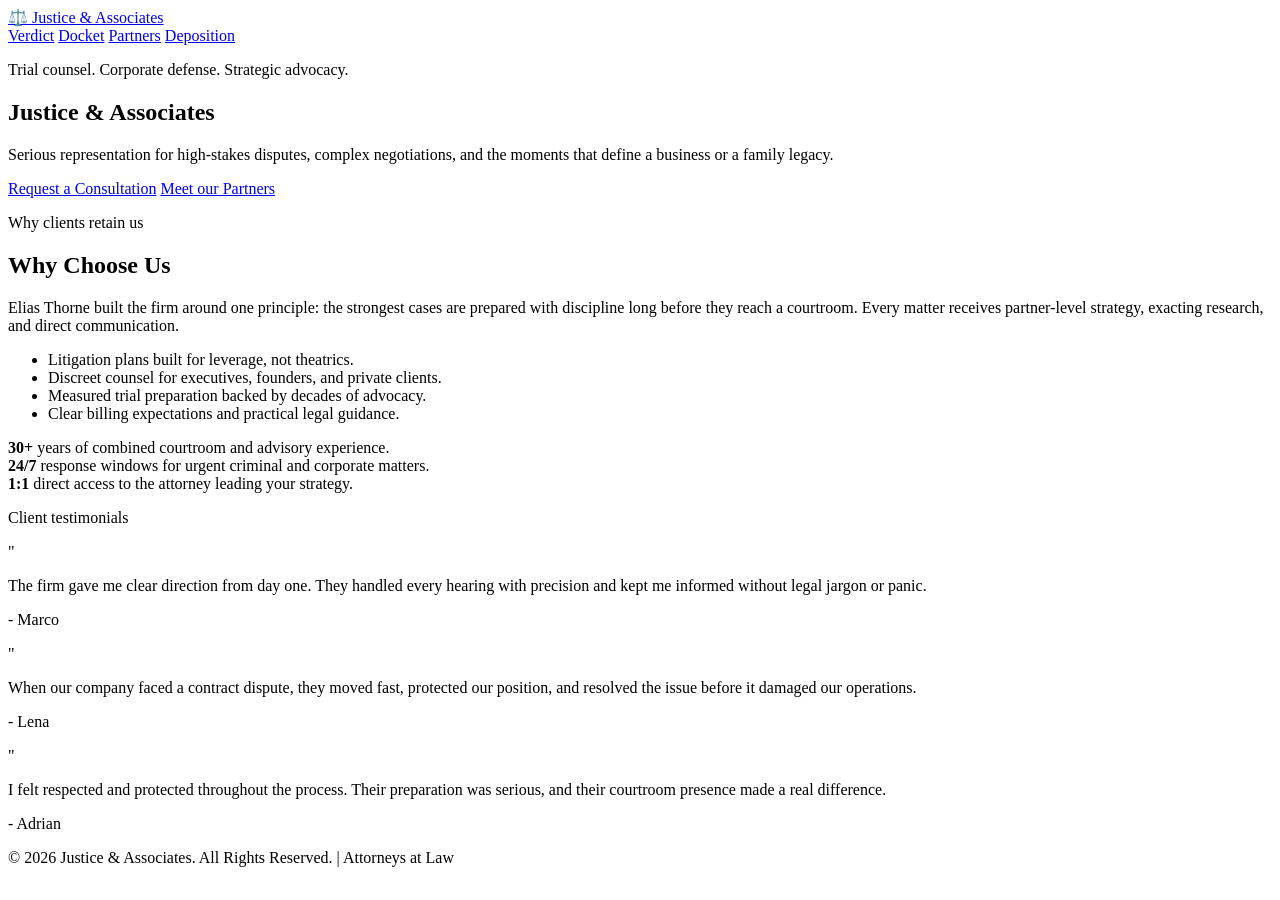
==== index.html @ 6e513684 "Add files via upload" ====
<!DOCTYPE html>
<html>
    <head>
        <meta charset='UTF-8'>
        <title>Justice & Associates</title>
        <meta name="viewport" content="width=device-width, initial-scale=1.0">
        <link rel="stylesheet" href="./css/style.css">
    </head>
    <body>
        <header class="site-header">
            <div class="nav-shell">
                <a class="brand" href="index.html">⚖️ Justice &amp; Associates</a>
                <nav class="site-nav" aria-label="Primary">
                    <a href="index.html" class="active">Verdict</a>
                    <a href="docket.html">Docket</a>
                    <a href="partners.html">Partners</a>
                    <a href="deposition.html">Deposition</a>
                </nav>
            </div>
        </header>
        <main>
            <section class="hero">
                <div class="hero-content">
                    <p class="eyebrow">Trial counsel. Corporate defense. Strategic advocacy.</p>
                      <h1 class="title">Justice &amp; Associates</h1>
                    <p class="desription">Serious representation for high-stakes disputes, complex negotiations, and the moments that define a business or a family legacy.</p>
                    <div class="hero-actions">
                        <a href="deposition.html" class="custom-button">Request a Consultation</a>
                        <a href="partners.html" class="custom-button">Meet our Partners</a>
                    </div>
                </div>
            </section>
            <div class="content-shell">
                <section class="intro-grid">
                    <section class="panel" aria-labelledby="why-choose-us">
                        <p class="eyebrow">Why clients retain us</p>
                        <h2>Why Choose Us</h2>
                        <p>Elias Thorne built the firm around one principle: the strongest cases are prepared with discipline long before they reach a courtroom. Every matter receives partner-level strategy, exacting research, and direct communication.</p>
                    
                    <ul class="why-list">
                        <li>Litigation plans built for leverage, not theatrics.</li>
                        <li>Discreet counsel for executives, founders, and private clients.</li>
                        <li>Measured trial preparation backed by decades of advocacy.</li>
                        <li>Clear billing expectations and practical legal guidance.</li>
                    </ul>
                    </section>
                    <aside class="stats" aria-label="Firm highlights">
                     <div class="stat-card">
                       <strong>30+</strong>
                       <span>years of combined courtroom and advisory experience.</span>
                     </div>
                     <div class="stat-card">
                       <strong>24/7</strong>
                       <span>response windows for urgent criminal and corporate matters.</span>
                     </div>
                     <div class="stat-card">
                       <strong>1:1</strong>
                       <span>direct access to the attorney leading your strategy.</span>
                     </div>
                    </aside>
                </section>
                <section class="testimonials" aria-labelledby="testimonials-title">
                    <p class="eyebrow">Client testimonials</p>
                    <div class="testimonials-grid">
                        <article class="testimonial-card">
                            <span class="review-quote" aria-hidden="true">"</span>
                            <p>The firm gave me clear direction from day one. They handled every hearing with precision and kept me informed without legal jargon or panic.</p>
                            <p class="review-name">- Marco</p>
                        </article>
                        <article class="testimonial-card">
                            <span class="review-quote" aria-hidden="true">"</span>
                            <p>When our company faced a contract dispute, they moved fast, protected our position, and resolved the issue before it damaged our operations.</p>
                            <p class="review-name">- Lena</p>
                        </article>
                        <article class="testimonial-card">
                            <span class="review-quote" aria-hidden="true">"</span>
                            <p>I felt respected and protected throughout the process. Their preparation was serious, and their courtroom presence made a real difference.</p>
                            <p class="review-name">- Adrian</p>
                        </article>
                    </div>
                </section>
            </div>
        </main>
        <footer>
            <p>&copy; 2026 Justice & Associates. All Rights Reserved. | Attorneys at Law</p>
        </footer>
    </body>
</html>
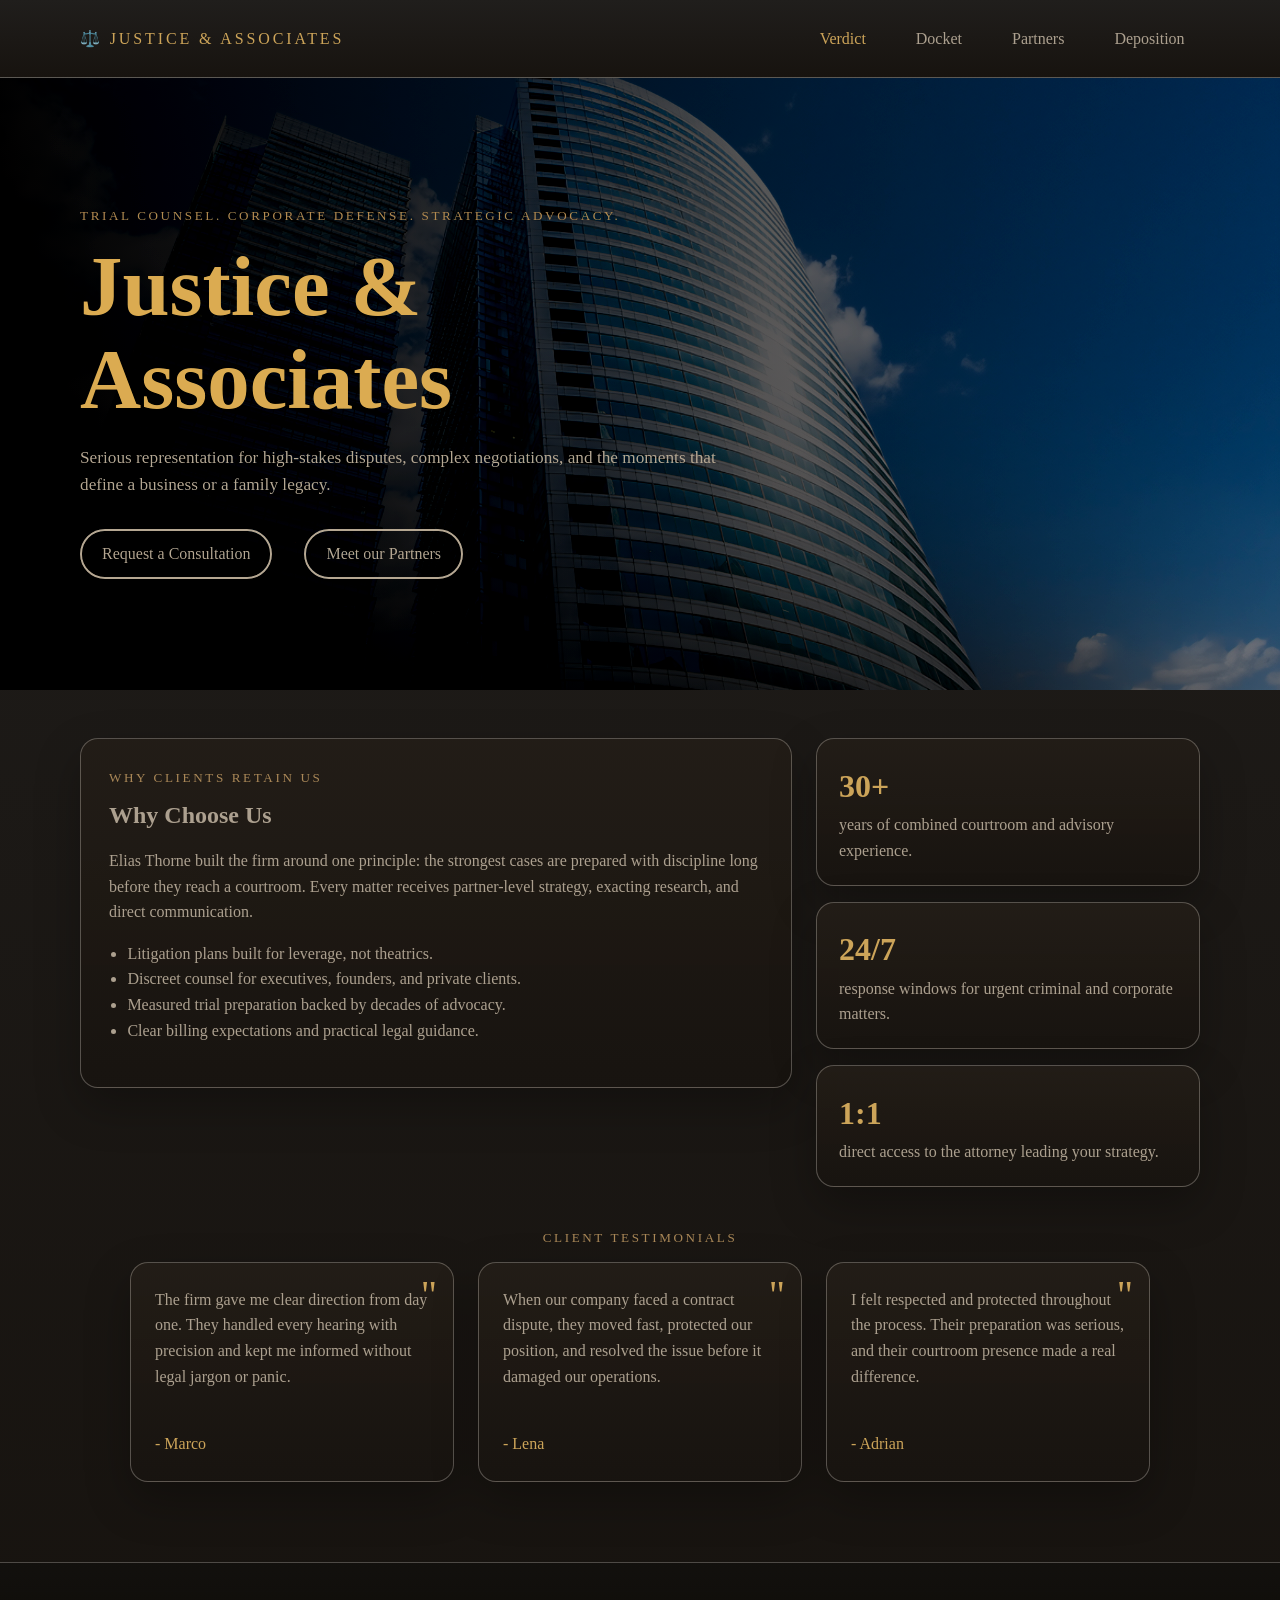
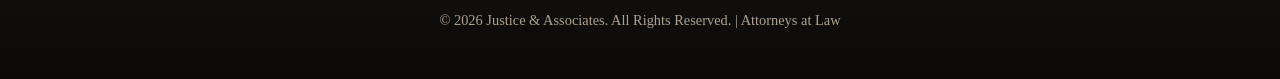
==== commit 192d0756: "Add files via upload" ====
--- a/index.html
+++ b/index.html
@@ -12,9 +12,9 @@
                 <a class="brand" href="index.html">⚖️ Justice &amp; Associates</a>
                 <nav class="site-nav" aria-label="Primary">
                     <a href="index.html" class="active">Verdict</a>
-                    <a href="docket.html">Docket</a>
-                    <a href="partners.html">Partners</a>
-                    <a href="deposition.html">Deposition</a>
+                    <a href="./pages/docket.html">Docket</a>
+                    <a href="./pages/partners.html">Partners</a>
+                    <a href="./pages/deposition.html">Deposition</a>
                 </nav>
             </div>
         </header>
--- a/css/style.css
+++ b/css/style.css
@@ -0,0 +1,549 @@
+:root {
+  --bg: #12100d;
+  --panel: #1b1713;
+  --panel-alt: #231d17;
+  --text: #f3ede2;
+  --muted: #aca08f;
+  --accent: #cca459;
+  --accent-dark: #8c6a37;
+  --line: rgba(243, 237, 226, 0.283);
+  --shadow: 0 18px 45px rgba(0, 0, 0, 0.28);
+  --radius: 18px;
+  --content-width: 1120px;
+}
+
+@keyframes fadeIn {
+  from {
+    opacity: 0;
+  }
+  to {
+    opacity: 1;
+  }
+}
+
+@keyframes slideUp {
+  from {
+    opacity: 0;
+    transform: translateY(30px);
+  }
+  to {
+    opacity: 1;
+    transform: translateY(0);
+  }
+}
+
+@keyframes slideDown {
+  from {
+    opacity: 0;
+    transform: translateY(-20px);
+  }
+  to {
+    opacity: 1;
+    transform: translateY(0);
+  }
+}
+
+@keyframes scaleIn {
+  from {
+    opacity: 0;
+    transform: scale(0.95);
+  }
+  to {
+    opacity: 1;
+    transform: scale(1);
+  }
+}
+
+* {
+  box-sizing: border-box;
+}
+html{           
+    scroll-behavior: smooth;
+    -ms-overflow-style: none;  
+    scrollbar-width: none;  
+}
+body{
+    margin: 0;
+    font-family: Georgia, 'Times New Roman', Times, serif;
+    background: linear-gradient(180deg, #201e1c 0%, #17130f 100%);
+    color: var(--text);
+    line-height: 1.6;
+}
+.site-header{
+    position: sticky;
+    top: 0;
+    z-index: 10;
+    background: linear-gradient(180deg, #201e1c 0%, #17130f 100%);
+    backdrop-filter: blur(10px);
+    border-bottom: 1px solid var(--line);
+}
+.content-shell,
+.nav-shell{
+    width: min(var(--content-width), calc(100% - 1rem));
+    margin: 0 auto;
+}
+.nav-shell {
+    display: flex;
+    align-items: center;
+    justify-content: space-between;
+    gap: 1rem;
+    padding: 1rem 0;
+}
+a {
+    color: inherit;
+    text-decoration: none;
+}
+.brand{
+    font-size: 1rem;
+    letter-spacing: 0.18em;
+    text-transform: uppercase;
+    color: var(--accent)
+}
+.site-nav{
+    display: flex;
+    flex-wrap: wrap;
+    gap: 1.2rem;
+}
+
+.site-nav a{
+    padding: 0.55rem 0.9rem;
+    border: 1px solid transparent;
+    color: var(--muted);
+}
+.site-nav a:hover, .site-nav a.active{
+    color: var(--accent);
+}
+
+main{
+    padding: 0 0 4rem;
+}
+
+.hero {
+    position: relative;
+    min-height: 68vh;
+    display: grid;
+    align-items: center;
+    background-image:
+    linear-gradient(90deg, rgba(8, 7, 6, 0.92) 0%, rgba(8, 7, 6, 0.72) 46%, rgba(8, 7, 6, 0.42) 100%),
+    url("../images/background.png");
+    background-size: cover;
+    filter: contrast(120%);
+    background-position: center;
+}
+.hero-content {
+    width: min(var(--content-width), calc(100% - 2rem));
+    margin: 0 auto;
+    padding: 7rem 0 6rem;
+    animation: fadeIn 0.8s ease-out;
+}
+.eyebrow{
+    margin: 0 0 0.85rem;
+    color: #aa8858;
+    text-transform: uppercase;
+    letter-spacing: 0.2em;
+    font-size: 0.82rem;
+}
+h1, h2, h3 {
+    line-height: 1.1;
+    margin-top: 0;
+}
+h1{
+    font-size: clamp(2.8rem, 7vw, 5.3rem);
+    max-width: 12ch;
+    margin-bottom: 1rem;
+    color: var(--accent);
+}
+h2{
+    color: var(--muted);
+}
+p{
+    color: var(--muted);
+}
+
+.desription{
+    color: var(--muted);
+    max-width: 42rem;
+    font-size: 1.08rem;
+    margin-bottom: 1.9rem;
+}
+.hero-actions{
+    display: flex;
+    flex-wrap: wrap;
+    gap: 2rem;
+}
+
+
+.custom-button {
+  padding: 10px 20px;
+  border: 2px solid var(--muted);
+  background: transparent;
+  font-size: 1rem;
+  border-radius: 30px;
+  transition: all 0.4s ease;
+  outline: none;
+  position: relative;
+  overflow: hidden;
+  animation: slideUp 0.7s ease-out 0.2s both;
+}
+
+.custom-button::after {
+  content: "";
+  position: absolute;
+  top: 0;
+  left: 0;
+  width: 100%;
+  height: 100%;
+  background: radial-gradient(
+    circle,
+    rgba(158, 131, 82, 0.25) 0%,
+    rgba(255, 255, 255, 0) 70%
+  );
+  transform: scale(0);
+  transition: transform 0.5s ease;
+}
+
+.custom-button:hover::after {
+  transform: scale(4);
+}
+
+.custom-button:hover {
+  border-color: #666666;
+  background: #292929;
+}
+.content-shell {
+  padding-top: 3rem;
+}
+
+.intro-grid,
+.contact-layout {
+  display: grid;
+  gap: 1.5rem;
+}
+
+.intro-grid {
+  grid-template-columns: 1.3fr 0.7fr;
+  align-items: start;
+}
+.testimonials {
+  padding-top: 2.5rem;
+  text-align: center;
+}
+
+.testimonials h2 {
+  margin-bottom: 1.5rem;
+}
+
+.testimonials-grid {
+  width: min(1020px, 100%);
+  margin: 0 auto;
+  display: grid;
+  grid-template-columns: repeat(3, minmax(0, 1fr));
+  gap: 1.5rem;
+}
+
+.testimonial-card {
+  position: relative;
+  min-height: 220px;
+  padding: 1.5rem;
+  display: flex;
+  flex-direction: column;
+  text-align: left;
+  background: linear-gradient(180deg, rgba(35, 29, 23, 0.94), rgba(24, 20, 16, 0.98));
+  border: 1px solid var(--line);
+  border-radius: var(--radius);
+  box-shadow: var(--shadow);
+  transition: transform 0.3s ease, box-shadow 0.3s ease;
+}
+
+.testimonial-card:hover {
+  transform: translateY(-5px);
+  box-shadow: 0 24px 50px rgba(0, 0, 0, 0.4);
+}
+
+.review-quote {
+  position: absolute;
+  top: 0.75rem;
+  right: 1rem;
+  font-size: 2.5rem;
+  line-height: 1;
+  color: var(--accent);
+}
+
+.testimonial-card p {
+  margin: 0;
+}
+
+.review-name {
+  margin-top: auto !important;
+  padding-top: 1.25rem;
+  color: var(--accent);
+}
+
+.panel,
+.stat-card,
+.lawyer-card,
+.table-wrap,
+.form-panel,
+.map-panel {
+  background: linear-gradient(180deg, rgba(35, 29, 23, 0.94), rgba(24, 20, 16, 0.98));
+  border: 1px solid var(--line);
+  border-radius: var(--radius);
+  box-shadow: var(--shadow);
+  animation: slideUp 0.6s ease-out;
+}
+
+.panel,
+.table-wrap,
+.form-panel,
+.map-panel {
+  padding: 1.75rem;
+}
+
+.why-list,
+.credentials-list,
+.detail-list {
+  padding-left: 1.15rem;
+  color: var(--muted);
+}
+
+.credentials-list {
+  margin: 0;
+  min-height: 8.5rem;
+}
+
+.stats {
+  display: grid;
+  gap: 1rem;
+  color: var(--muted);
+}
+
+aside {
+  color: var(--muted);
+}
+
+.stat-card {
+  padding: 1.35rem;
+}
+
+.stat-card strong {
+  display: block;
+  font-size: 2rem;
+  color: var(--accent);
+}
+
+.stat-card span {
+  color: var(--muted);
+}
+.page-hero {
+  padding: 5rem 0 1rem;
+  animation: fadeIn 0.7s ease-out;
+}
+
+.page-title {
+  font-size: clamp(2.4rem, 6vw, 4rem);
+  margin-bottom: 0.75rem;
+}
+
+.page-lead {
+  max-width: 45rem;
+  color: var(--muted);
+}
+table {
+  width: 100%;
+  border-collapse: collapse;
+}
+td{
+    color: var(--muted);
+}
+th,
+td {
+  text-align: left;
+  padding: 1rem;
+  border-bottom: 1px solid var(--line);
+  animation: fadeIn 0.6s ease-out;
+}
+
+th {
+  color: var(--accent);
+  font-size: 0.92rem;
+  letter-spacing: 0.08em;
+  text-transform: uppercase;
+}
+
+tbody tr:hover {
+  background: rgba(198, 166, 107, 0.08);
+}
+
+.table-note {
+  margin-top: 1rem;
+  color: var(--muted);
+}
+footer {
+    background: linear-gradient(180deg, rgba(18, 16, 13, 0.96), rgba(12, 10, 8, 1));
+    border-top: 1px solid var(--line);
+    padding: 2rem;
+    text-align: center;
+    margin-top: 1rem;
+}
+
+footer p {
+    color: var(--muted);
+    font-size: 0.9rem;
+}
+.card-grid {
+  display: flex;
+  flex-wrap: wrap;
+  gap: 1.5rem;
+}
+
+.lawyer-card {
+  flex: 1 1 280px;
+  overflow: hidden;
+  display: flex;
+  flex-direction: column;
+  transition: transform 0.3s ease, box-shadow 0.3s ease;
+}
+
+.lawyer-card:hover {
+  transform: translateY(-5px);
+  box-shadow: 0 24px 50px rgba(0, 0, 0, 0.4);
+}
+
+.lawyer-card figure {
+  margin: 0;
+  aspect-ratio: 4 / 4.2;
+  background: linear-gradient(180deg, #4a3926, #1b1713);
+}
+
+.lawyer-card img {
+  width: 100%;
+  height: 100%;
+  object-fit: cover;
+}
+
+.lawyer-body {
+  padding: 1.5rem;
+  display: flex;
+  flex-direction: column;
+  flex: 1;
+}
+
+.lawyer-role {
+  margin: 0 0 0.9rem;
+  color: var(--accent);
+  text-transform: uppercase;
+  letter-spacing: 0.12em;
+  font-size: 0.82rem;
+}
+
+.lawyer-cred {
+  margin: auto 0 0.55rem;
+  color: var(--accent);
+  text-transform: uppercase;
+  letter-spacing: 0.1em;
+  font-size: 0.76rem;
+  font-weight: 600;
+}
+.contact-layout {
+  grid-template-columns: 1fr 0.95fr;
+  align-items: start;
+}
+
+form {
+  display: grid;
+  gap: 1rem;
+}
+
+fieldset {
+  margin: 0;
+  padding: 1.2rem;
+  border: 1px solid var(--line);
+  border-radius: 14px;
+}
+
+legend {
+  padding: 0 0.5rem;
+  color: var(--accent);
+  font-weight: 700;
+}
+
+.field-grid {
+  display: grid;
+  gap: 1rem;
+  grid-template-columns: repeat(2, minmax(0, 1fr));
+}
+
+label {
+  display: grid;
+  gap: 0.4rem;
+  color: var(--muted);
+  font-size: 0.95rem;
+}
+
+input,
+select,
+textarea {
+  width: 100%;
+  padding: 0.85rem 0.95rem;
+  border-radius: 12px;
+  border: 1px solid rgba(243, 237, 226, 0.16);
+  background: rgba(7, 6, 5, 0.65);
+  color: var(--text);
+  font: inherit;
+  transition: border-color 0.3s ease, outline 0.3s ease;
+}
+
+textarea {
+  min-height: 160px;
+  resize: vertical;
+}
+
+input:focus,
+select:focus,
+textarea:focus {
+  outline: 2px solid rgba(198, 166, 107, 0.55);
+  border-color: transparent;
+}
+
+iframe {
+  width: 100%;
+  min-height: 100%;
+  height: 100%;
+  border: 0;
+  border-radius: 14px;
+}
+
+.map-panel {
+  min-height: 100%;
+  display: grid;
+  gap: 1rem;
+}
+
+.footer-shell {
+  padding: 1.5rem 0 2.25rem;
+  color: var(--muted);
+  border-top: 1px solid var(--line);
+}
+select,
+select option,
+label,
+.custom-button{
+    color: var(--muted);
+}
+@media (max-width: 860px) {
+  .intro-grid,
+  .contact-layout,
+  .field-grid,
+  .testimonials-grid {
+    grid-template-columns: 1fr;
+  }
+
+  .hero {
+    min-height: 68vh;
+  }
+
+  .nav-shell {
+    align-items: flex-start;
+    flex-direction: column;
+  }
+}
